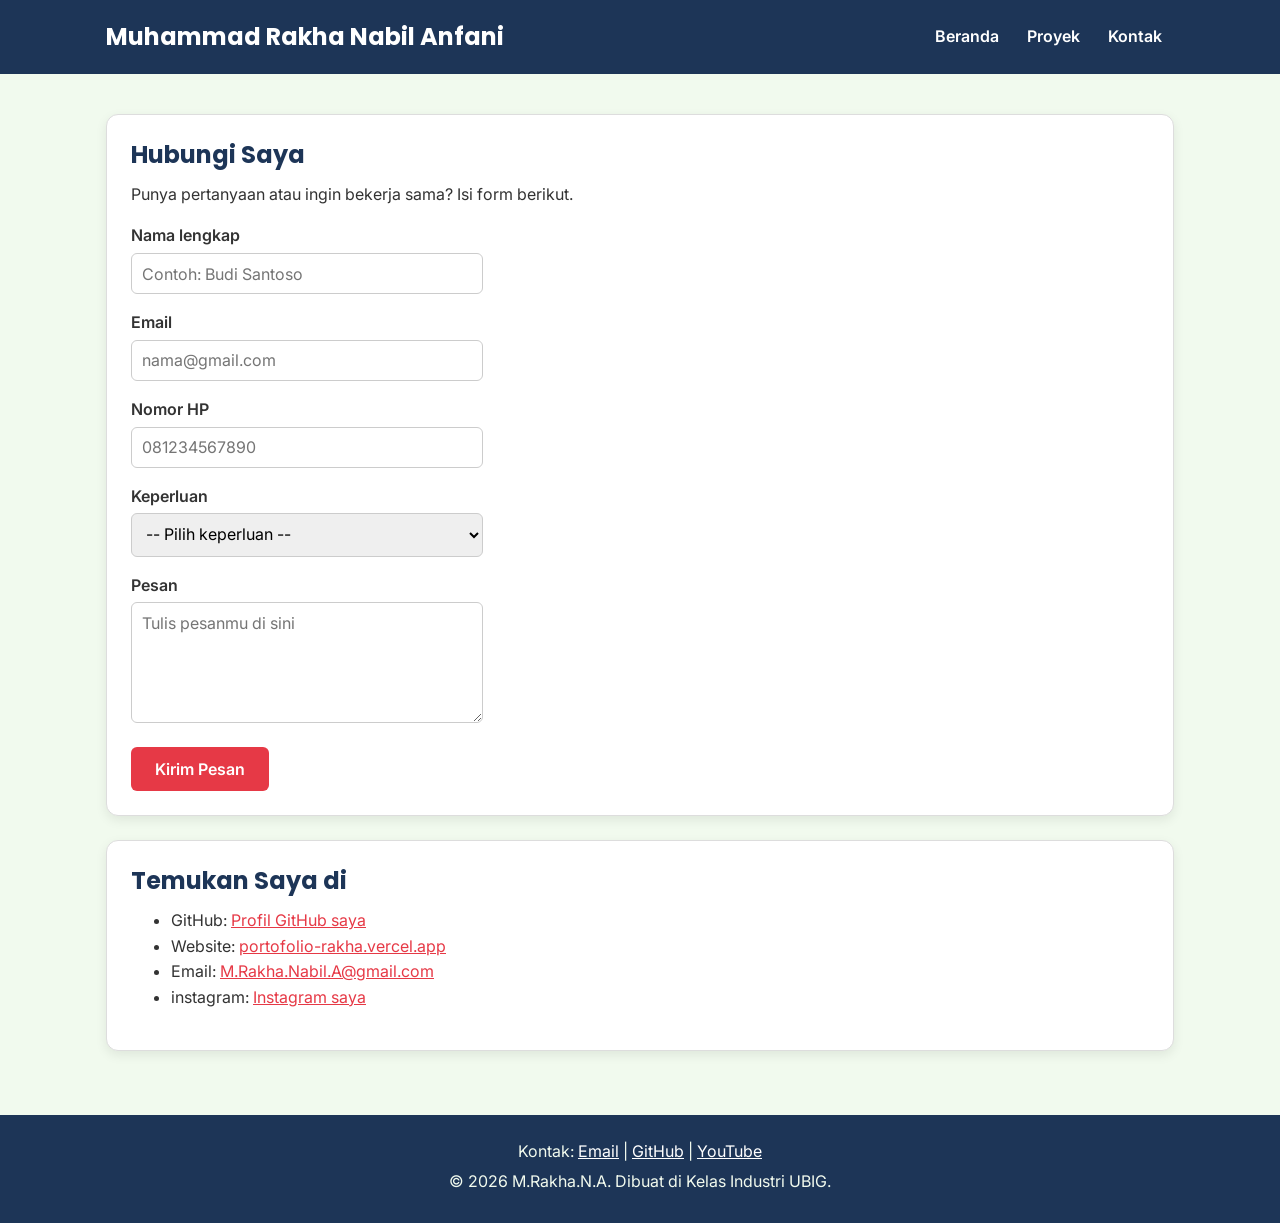
==== kontak.html @ d83f5548 "feat:tambah link instagram" ====
<!DOCTYPE html>
<html lang="id">
<head>
  <meta charset="UTF-8">
  <meta name="viewport" content="width=device-width, initial-scale=1.0">
  <title>Muhammad Rakha Nabil Anfani | Kontak</title>
  <link rel="preconnect" href="https://fonts.googleapis.com">
  <link rel="preconnect" href="https://fonts.gstatic.com" crossorigin>
  <link href="https://fonts.googleapis.com/css2?family=Inter:wght@400;600&family=Poppins:wght@600;700&display=swap" rel="stylesheet">
  <link rel="stylesheet" href="css/style.css">
</head>
<body>
  <header>
    <div class="container navbar">
      <h1>Muhammad Rakha Nabil Anfani</h1>
      <nav class="menu-laptop">
        <ul>
          <li><a href="index.html">Beranda</a></li>
          <li><a href="proyek.html">Proyek</a></li>
          <li><a href="kontak.html">Kontak</a></li>
        </ul>
      </nav>
      <!-- Tantangan: menu ponsel yang bisa dibuka-tutup -->
      <details class="menu-ponsel">
        <summary>Menu</summary>
        <nav>
          <ul>
            <li><a href="index.html">Beranda</a></li>
            <li><a href="proyek.html">Proyek</a></li>
            <li><a href="kontak.html">Kontak</a></li>
          </ul>
        </nav>
      </details>
    </div>
  </header>

  <main>
    <div class="container">
      <section class="kartu">
        <h2>Hubungi Saya</h2>
        <p>Punya pertanyaan atau ingin bekerja sama? Isi form berikut.</p>

        <form>
          <p>
            <label for="nama">Nama lengkap</label><br>
            <input type="text" id="nama" name="nama" placeholder="Contoh: Budi Santoso" required>
          </p>
          <p>
            <label for="email">Email</label><br>
            <input type="email" id="email" name="email" placeholder="nama@gmail.com" required>
          </p>
          <p>
            <label for="hp">Nomor HP</label><br>
            <input type="tel" id="hp" name="hp" placeholder="081234567890" required>
          </p>
          <p>
            <label for="keperluan">Keperluan</label><br>
            <select id="keperluan" name="keperluan" required>
              <option value="">-- Pilih keperluan --</option>
              <option value="bertanya">Bertanya</option>
              <option value="kerja-sama">Kerja sama proyek</option>
              <option value="lainnya">Lainnya</option>
            </select>
          </p>
          <p>
            <label for="pesan">Pesan</label><br>
            <textarea id="pesan" name="pesan" rows="5" cols="40" placeholder="Tulis pesanmu di sini" required></textarea>
          </p>
          <button type="submit">Kirim Pesan</button>
        </form>
      </section>
      <section class="kartu">
        <h2>Temukan Saya di</h2>
          <ul>
            <li>GitHub: <a href="https://github.com/Rakhaa01" target="_blank">Profil GitHub saya</a></li>
            <li>Website: <a href="https://portofolio-rakha-gamma.vercel.app/">portofolio-rakha.vercel.app</a></li>
            <li>Email: <a href="mailto:M.Rakha.Nabil.A@gmail.com">M.Rakha.Nabil.A@gmail.com</a></li>
            <li>instagram: <a href="https://www.instagram.com/m_rakhaa_/">Instagram saya</a></li>
           </ul>
      </section>
    </div>
  </main>

  <footer>
    <p>Kontak: <a href="mailto:M.Rakha.Nabil.A@gmail.com">Email</a> |
      <a href="https://github.com/Rakhaa01" target="_blank">GitHub</a> |
      <a href="https://www.youtube.com/@M.Rakha0" target="_blank">YouTube</a></p>
    <p>&copy; 2026 M.Rakha.N.A. Dibuat di Kelas Industri UBIG.</p>
  </footer>
</body>
</html>
---- css/style.css ----
/* Gaya portofolio Andi Pratama
   Palet: #1D3557 (utama), #E63946 (aksen), #F1FAEE (latar)
   Huruf: Poppins (judul), Inter (isi)
   Tata letak: mobile first, titik ubah 768px (tablet) dan 1024px (laptop) */

/* 1. Reset */
* {
  box-sizing: border-box;
  margin: 0;
}

img {
  max-width: 100%;
  height: auto;
}

/* 2. Dasar halaman: warna dan huruf */
body {
  font-family: "Inter", Arial, sans-serif;
  font-size: 1rem;
  line-height: 1.6;
  color: #333333;
  background-color: #F1FAEE;
}

h1, h2, h3 {
  font-family: "Poppins", Arial, sans-serif;
  color: #1D3557;
  line-height: 1.3;
}

h2 {
  margin-bottom: 0.75rem;
}

p, ul, ol {
  margin-bottom: 1rem;
}

a {
  color: #E63946;
}

/* 3. Wadah, header, dan menu */
.container {
  max-width: 1100px;
  margin: 0 auto;
  padding: 0 1rem;
}

header {
  background-color: #1D3557;
  color: #FFFFFF;
  padding: 1rem 0;
}

header h1 {
  color: #FFFFFF;
  font-size: 1.5rem;
}

.navbar {
  display: flex;
  flex-wrap: wrap;
  justify-content: space-between;
  align-items: center;
  gap: 0.5rem;
}

nav ul {
  display: flex;
  gap: 0.25rem;
  padding: 0;
  margin: 0;
  list-style: none;
}

nav a {
  display: inline-block;
  padding: 0.5rem 0.75rem;
  border-radius: 6px;
  color: #FFFFFF;
  font-weight: 600;
  text-decoration: none;
}

/* Tantangan: menu ponsel buka-tutup dengan details */
.menu-laptop {
  display: none;
}

.menu-ponsel summary {
  padding: 0.5rem 0.75rem;
  border: 1px solid #FFFFFF;
  border-radius: 6px;
  font-weight: 600;
  cursor: pointer;
}

.menu-ponsel ul {
  flex-direction: column;
  margin-top: 0.5rem;
}

/* 4. Isi utama, hero, dan kartu */
main {
  padding: 1.5rem 0;
}

.hero {
  display: flex;
  flex-direction: column;
  align-items: center;
  gap: 1.5rem;
  padding: 1rem 0 2rem;
  text-align: center;
}

.hero img {
  border: 4px solid #E63946;
  border-radius: 50%;
}

.hero h2 {
  font-size: 2rem;
}

.tombol {
  display: inline-block;
  padding: 0.75rem 1.5rem;
  border-radius: 6px;
  background-color: #E63946;
  color: #FFFFFF;
  font-weight: 600;
  text-decoration: none;
}

.kartu {
  background-color: #FFFFFF;
  padding: 1rem;
  margin-bottom: 1.5rem;
  border: 1px solid #DDDDDD;
  border-radius: 12px;
  box-shadow: 0 4px 12px rgba(0, 0, 0, 0.08);
}

.daftar-kartu {
  display: flex;
  flex-wrap: wrap;
  gap: 1.5rem;
  margin-bottom: 1.5rem;
}

.daftar-kartu .kartu {
  flex: 1 1 280px;
  margin-bottom: 0;
}

article img {
  border-radius: 8px;
  border: 1px solid #DDDDDD;
}

/* 5. Tabel */
table {
  border-collapse: collapse;
}

caption {
  font-weight: 600;
  text-align: left;
  margin-bottom: 0.5rem;
}

th, td {
  border: 1px solid #CCCCCC;
  padding: 0.5rem 0.75rem;
  text-align: left;
}

th {
  background-color: #1D3557;
  color: #FFFFFF;
}

/* 6. Form */
label {
  font-weight: 600;
}

input, select, textarea {
  width: 100%;
  max-width: 22rem;
  padding: 0.6rem;
  margin-top: 0.25rem;
  border: 1px solid #CCCCCC;
  border-radius: 6px;
  font-family: inherit;
  font-size: 1rem;
}

button {
  padding: 0.75rem 1.5rem;
  border: none;
  border-radius: 6px;
  background-color: #E63946;
  color: #FFFFFF;
  font-family: inherit;
  font-size: 1rem;
  font-weight: 600;
  cursor: pointer;
}

/* 7. Footer */
footer {
  background-color: #1D3557;
  color: #F1FAEE;
  text-align: center;
  padding: 1.5rem;
}

footer p {
  margin-bottom: 0.25rem;
}

footer a {
  color: #FFFFFF;
}

/* 8. Tablet: lebar layar 768px ke atas */
@media (min-width: 768px) {
  .menu-laptop {
    display: block;
  }

  .menu-ponsel {
    display: none;
  }

  .hero {
    flex-direction: row;
    padding: 2rem 0 3rem;
    text-align: left;
  }

  .kartu {
    padding: 1.5rem;
  }
}

/* 9. Laptop: lebar layar 1024px ke atas */
@media (min-width: 1024px) {
  main {
    padding: 2.5rem 0;
  }

  .hero {
    gap: 3rem;
  }

  .hero h2 {
    font-size: 2.75rem;
  }
}
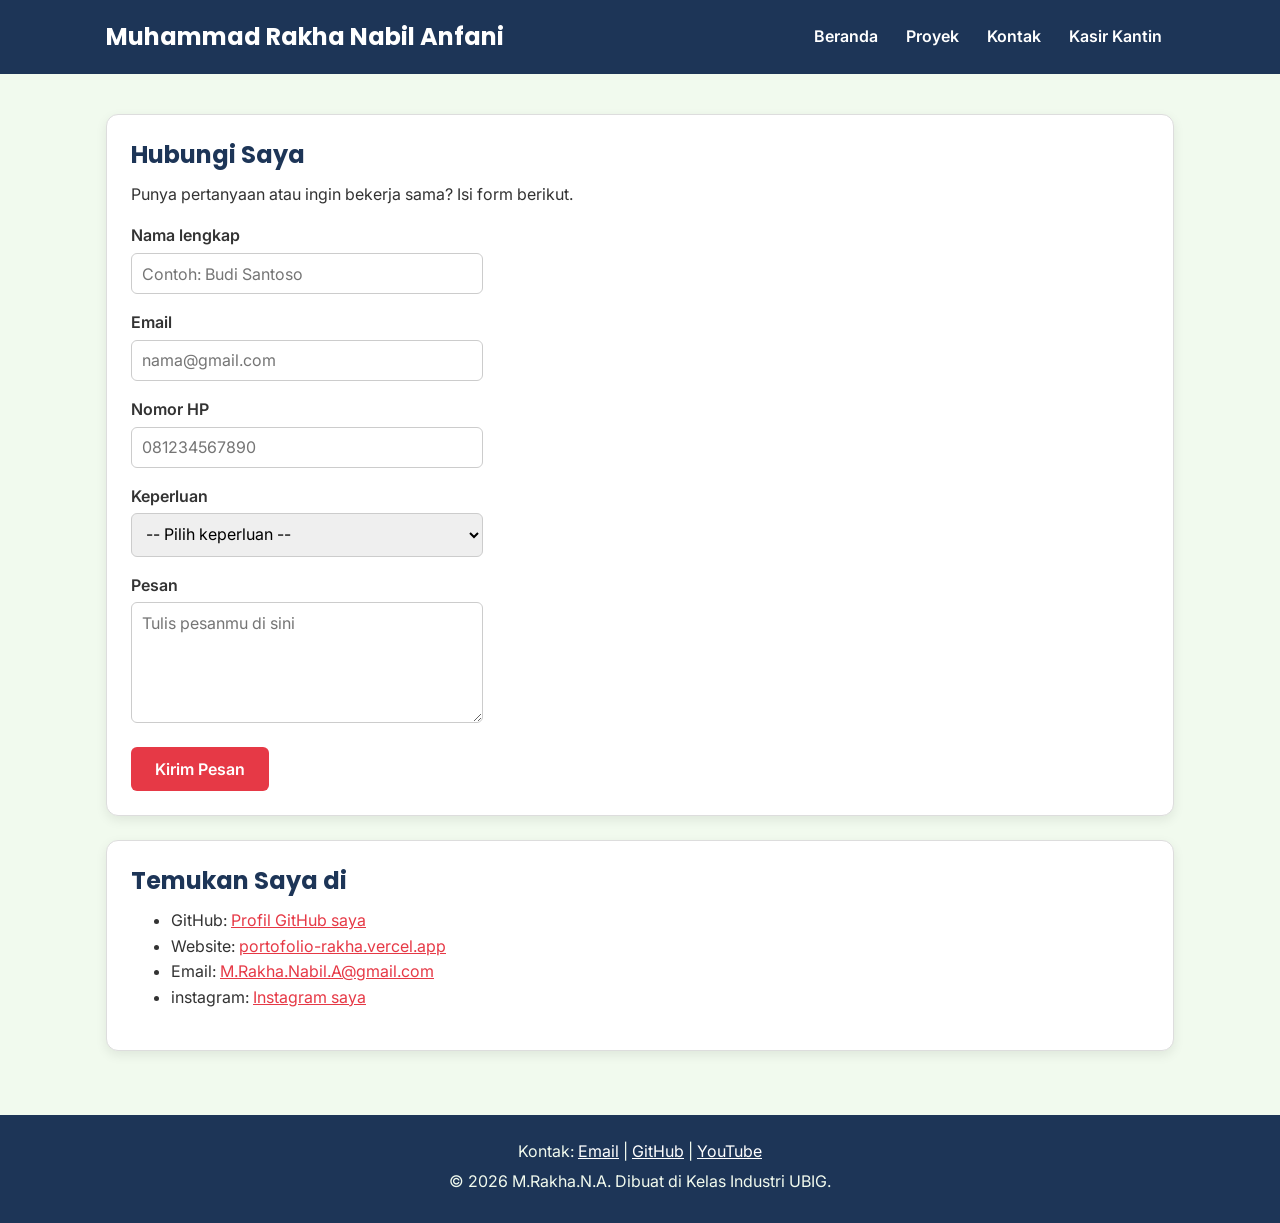
==== commit 204d2205: "feat: link ke Kasir Kantin" ====
--- a/kontak.html
+++ b/kontak.html
@@ -4,6 +4,7 @@
   <meta charset="UTF-8">
   <meta name="viewport" content="width=device-width, initial-scale=1.0">
   <title>Muhammad Rakha Nabil Anfani | Kontak</title>
+  <link rel="icon" href="img/RkhMlgKtk.png">
   <link rel="preconnect" href="https://fonts.googleapis.com">
   <link rel="preconnect" href="https://fonts.gstatic.com" crossorigin>
   <link href="https://fonts.googleapis.com/css2?family=Inter:wght@400;600&family=Poppins:wght@600;700&display=swap" rel="stylesheet">
@@ -18,6 +19,7 @@
           <li><a href="index.html">Beranda</a></li>
           <li><a href="proyek.html">Proyek</a></li>
           <li><a href="kontak.html">Kontak</a></li>
+          <li><a href="kasirKantinSMKN1Pasuruan.html">Kasir Kantin</a></li>
         </ul>
       </nav>
       <!-- Tantangan: menu ponsel yang bisa dibuka-tutup -->
@@ -28,6 +30,7 @@
             <li><a href="index.html">Beranda</a></li>
             <li><a href="proyek.html">Proyek</a></li>
             <li><a href="kontak.html">Kontak</a></li>
+            <li><a href="kasirKantinSMKN1Pasuruan.html">Kasir Kantin</a></li>
           </ul>
         </nav>
       </details>
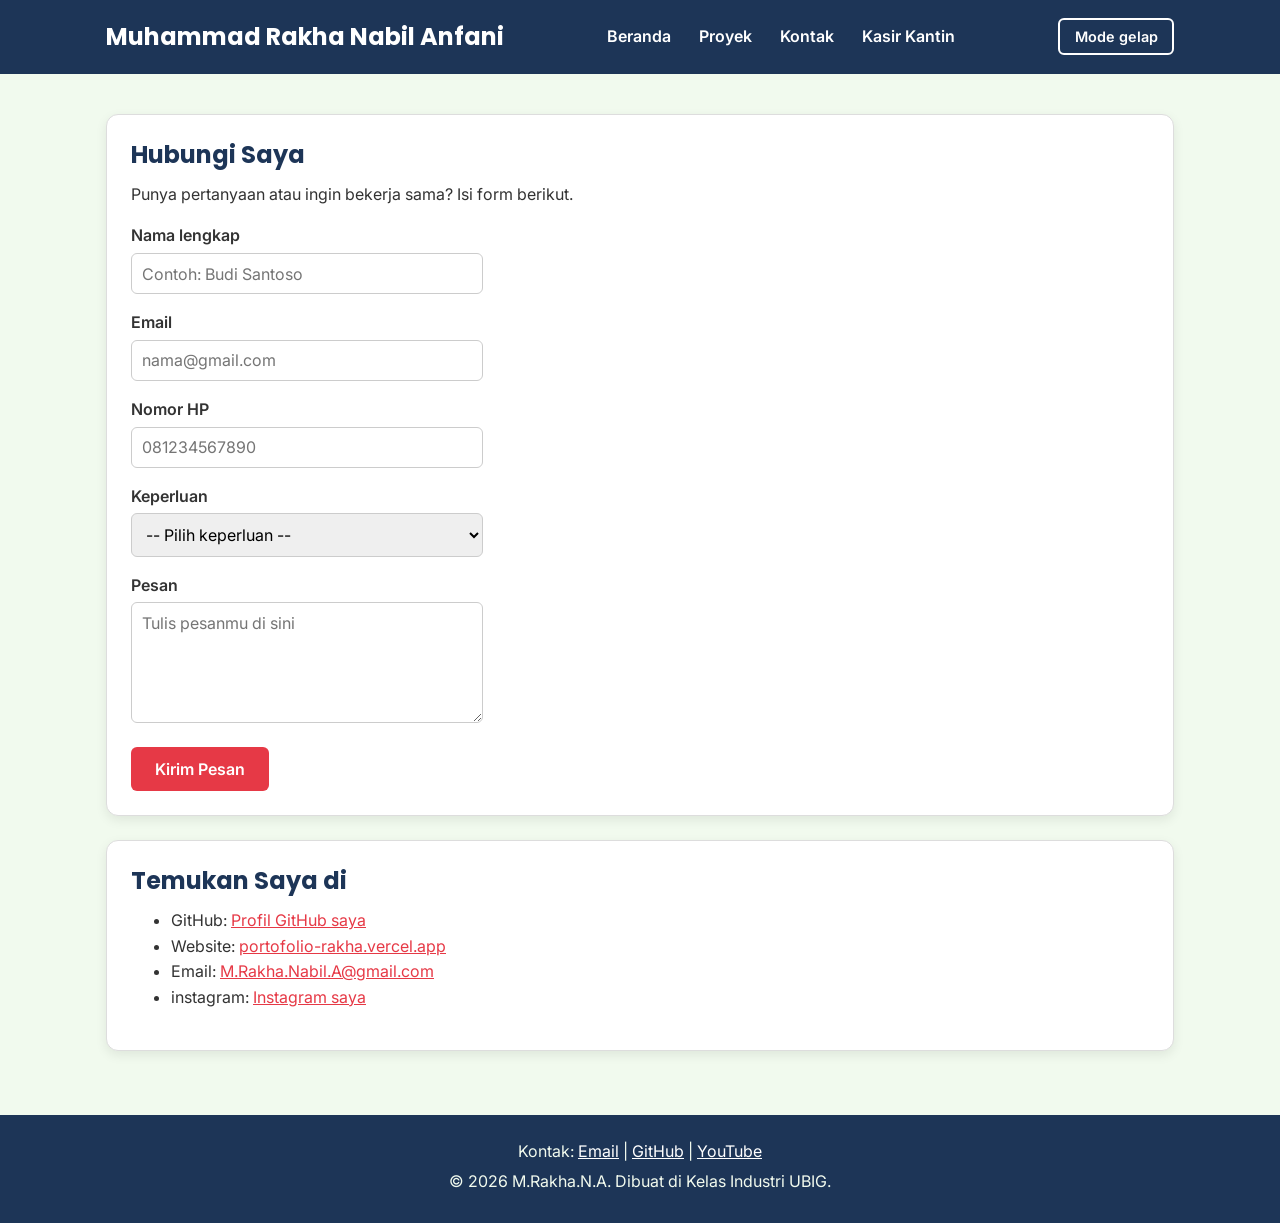
==== commit 72a12346: "feat: menambah fitur mode gelap" ====
--- a/kontak.html
+++ b/kontak.html
@@ -9,6 +9,7 @@
   <link rel="preconnect" href="https://fonts.gstatic.com" crossorigin>
   <link href="https://fonts.googleapis.com/css2?family=Inter:wght@400;600&family=Poppins:wght@600;700&display=swap" rel="stylesheet">
   <link rel="stylesheet" href="css/style.css">
+  <script src="js/main.js" defer></script>
 </head>
 <body>
   <header>
@@ -19,9 +20,10 @@
           <li><a href="index.html">Beranda</a></li>
           <li><a href="proyek.html">Proyek</a></li>
           <li><a href="kontak.html">Kontak</a></li>
-          <li><a href="kasirKantinSMKN1Pasuruan.html">Kasir Kantin</a></li>
+          <li><a href="kasir-kantin/kasirKantinSMKN1Pasuruan.html">Kasir Kantin</a></li>
         </ul>
       </nav>
+      <button type="button" id="tombol-tema" class="tombol-tema">Mode gelap</button>
       <!-- Tantangan: menu ponsel yang bisa dibuka-tutup -->
       <details class="menu-ponsel">
         <summary>Menu</summary>
@@ -30,7 +32,7 @@
             <li><a href="index.html">Beranda</a></li>
             <li><a href="proyek.html">Proyek</a></li>
             <li><a href="kontak.html">Kontak</a></li>
-            <li><a href="kasirKantinSMKN1Pasuruan.html">Kasir Kantin</a></li>
+            <li><a href="kasir-kantin/kasirKantinSMKN1Pasuruan.html">Kasir Kantin</a></li>
           </ul>
         </nav>
       </details>
--- a/css/style.css
+++ b/css/style.css
@@ -262,3 +262,33 @@
     font-size: 2.75rem;
   }
 }
+
+/* 10. Tombol tema, filter, dan label kategori */
+.tombol-tema {
+  padding: 0.5rem 0.9rem;
+  border: 2px solid #FFFFFF;
+  background-color: transparent;
+  font-size: 0.9rem;
+}
+
+:root {
+  --warna-utama: #1D3557;
+  --warna-judul: #1D3557;
+  --warna-aksen: #E63946;
+  --warna-tautan: #E63946;
+  --warna-latar: #F1FAEE;
+  --warna-teks: #333333;
+  --warna-kartu: #FFFFFF;
+  --warna-garis: #DDDDDD;
+}
+
+/* 11. Tema gelap */
+body.gelap {
+  --warna-utama :#0B1526;
+  --warna-judul: #A8DADC;
+  --warna-tautan: #FF8A8A;
+  --warna-latar: #121A24;
+  --warna-teks: #E3E8EE;
+  --warna-kartu: #1C2836;
+  --warna-garis: #34465A;
+}
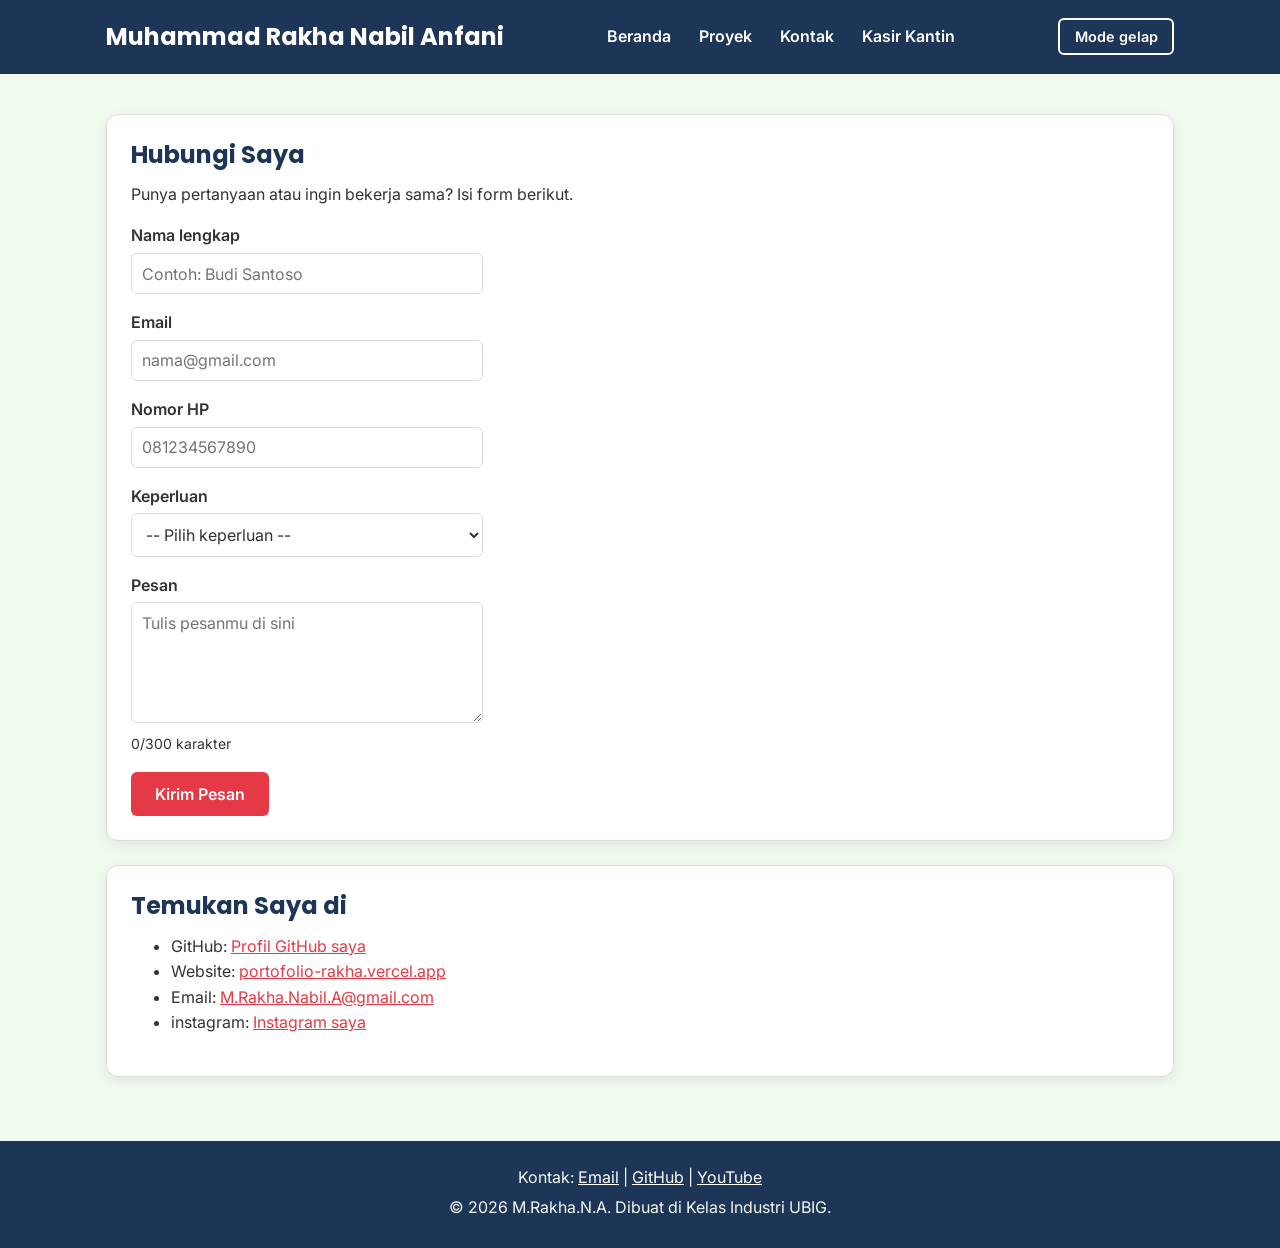
==== commit 3ca222cc: "feat: tambah kartu keahlian dinamis,mode gelap,dan filter proyek" ====
--- a/kontak.html
+++ b/kontak.html
@@ -69,7 +69,8 @@
           </p>
           <p>
             <label for="pesan">Pesan</label><br>
-            <textarea id="pesan" name="pesan" rows="5" cols="40" placeholder="Tulis pesanmu di sini" required></textarea>
+            <textarea id="pesan" name="pesan" rows="5" cols="40" maxlength="300" placeholder="Tulis pesanmu di sini" required></textarea><br>
+            <span id="hitung-karakter" class="keterangan">0/300 karakter</span>
           </p>
           <button type="submit">Kirim Pesan</button>
         </form>
--- a/css/style.css
+++ b/css/style.css
@@ -15,262 +15,6 @@
 }
 
 /* 2. Dasar halaman: warna dan huruf */
-body {
-  font-family: "Inter", Arial, sans-serif;
-  font-size: 1rem;
-  line-height: 1.6;
-  color: #333333;
-  background-color: #F1FAEE;
-}
-
-h1, h2, h3 {
-  font-family: "Poppins", Arial, sans-serif;
-  color: #1D3557;
-  line-height: 1.3;
-}
-
-h2 {
-  margin-bottom: 0.75rem;
-}
-
-p, ul, ol {
-  margin-bottom: 1rem;
-}
-
-a {
-  color: #E63946;
-}
-
-/* 3. Wadah, header, dan menu */
-.container {
-  max-width: 1100px;
-  margin: 0 auto;
-  padding: 0 1rem;
-}
-
-header {
-  background-color: #1D3557;
-  color: #FFFFFF;
-  padding: 1rem 0;
-}
-
-header h1 {
-  color: #FFFFFF;
-  font-size: 1.5rem;
-}
-
-.navbar {
-  display: flex;
-  flex-wrap: wrap;
-  justify-content: space-between;
-  align-items: center;
-  gap: 0.5rem;
-}
-
-nav ul {
-  display: flex;
-  gap: 0.25rem;
-  padding: 0;
-  margin: 0;
-  list-style: none;
-}
-
-nav a {
-  display: inline-block;
-  padding: 0.5rem 0.75rem;
-  border-radius: 6px;
-  color: #FFFFFF;
-  font-weight: 600;
-  text-decoration: none;
-}
-
-/* Tantangan: menu ponsel buka-tutup dengan details */
-.menu-laptop {
-  display: none;
-}
-
-.menu-ponsel summary {
-  padding: 0.5rem 0.75rem;
-  border: 1px solid #FFFFFF;
-  border-radius: 6px;
-  font-weight: 600;
-  cursor: pointer;
-}
-
-.menu-ponsel ul {
-  flex-direction: column;
-  margin-top: 0.5rem;
-}
-
-/* 4. Isi utama, hero, dan kartu */
-main {
-  padding: 1.5rem 0;
-}
-
-.hero {
-  display: flex;
-  flex-direction: column;
-  align-items: center;
-  gap: 1.5rem;
-  padding: 1rem 0 2rem;
-  text-align: center;
-}
-
-.hero img {
-  border: 4px solid #E63946;
-  border-radius: 50%;
-}
-
-.hero h2 {
-  font-size: 2rem;
-}
-
-.tombol {
-  display: inline-block;
-  padding: 0.75rem 1.5rem;
-  border-radius: 6px;
-  background-color: #E63946;
-  color: #FFFFFF;
-  font-weight: 600;
-  text-decoration: none;
-}
-
-.kartu {
-  background-color: #FFFFFF;
-  padding: 1rem;
-  margin-bottom: 1.5rem;
-  border: 1px solid #DDDDDD;
-  border-radius: 12px;
-  box-shadow: 0 4px 12px rgba(0, 0, 0, 0.08);
-}
-
-.daftar-kartu {
-  display: flex;
-  flex-wrap: wrap;
-  gap: 1.5rem;
-  margin-bottom: 1.5rem;
-}
-
-.daftar-kartu .kartu {
-  flex: 1 1 280px;
-  margin-bottom: 0;
-}
-
-article img {
-  border-radius: 8px;
-  border: 1px solid #DDDDDD;
-}
-
-/* 5. Tabel */
-table {
-  border-collapse: collapse;
-}
-
-caption {
-  font-weight: 600;
-  text-align: left;
-  margin-bottom: 0.5rem;
-}
-
-th, td {
-  border: 1px solid #CCCCCC;
-  padding: 0.5rem 0.75rem;
-  text-align: left;
-}
-
-th {
-  background-color: #1D3557;
-  color: #FFFFFF;
-}
-
-/* 6. Form */
-label {
-  font-weight: 600;
-}
-
-input, select, textarea {
-  width: 100%;
-  max-width: 22rem;
-  padding: 0.6rem;
-  margin-top: 0.25rem;
-  border: 1px solid #CCCCCC;
-  border-radius: 6px;
-  font-family: inherit;
-  font-size: 1rem;
-}
-
-button {
-  padding: 0.75rem 1.5rem;
-  border: none;
-  border-radius: 6px;
-  background-color: #E63946;
-  color: #FFFFFF;
-  font-family: inherit;
-  font-size: 1rem;
-  font-weight: 600;
-  cursor: pointer;
-}
-
-/* 7. Footer */
-footer {
-  background-color: #1D3557;
-  color: #F1FAEE;
-  text-align: center;
-  padding: 1.5rem;
-}
-
-footer p {
-  margin-bottom: 0.25rem;
-}
-
-footer a {
-  color: #FFFFFF;
-}
-
-/* 8. Tablet: lebar layar 768px ke atas */
-@media (min-width: 768px) {
-  .menu-laptop {
-    display: block;
-  }
-
-  .menu-ponsel {
-    display: none;
-  }
-
-  .hero {
-    flex-direction: row;
-    padding: 2rem 0 3rem;
-    text-align: left;
-  }
-
-  .kartu {
-    padding: 1.5rem;
-  }
-}
-
-/* 9. Laptop: lebar layar 1024px ke atas */
-@media (min-width: 1024px) {
-  main {
-    padding: 2.5rem 0;
-  }
-
-  .hero {
-    gap: 3rem;
-  }
-
-  .hero h2 {
-    font-size: 2.75rem;
-  }
-}
-
-/* 10. Tombol tema, filter, dan label kategori */
-.tombol-tema {
-  padding: 0.5rem 0.9rem;
-  border: 2px solid #FFFFFF;
-  background-color: transparent;
-  font-size: 0.9rem;
-}
-
 :root {
   --warna-utama: #1D3557;
   --warna-judul: #1D3557;
@@ -282,7 +26,294 @@
   --warna-garis: #DDDDDD;
 }
 
-/* 11. Tema gelap */
+body {
+  font-family: "Inter", Arial, sans-serif;
+  font-size: 1rem;
+  line-height: 1.6;
+  color: var(--warna-teks);
+  background-color: var(--warna-latar);
+}
+
+h1, h2, h3 {
+  font-family: "Poppins", Arial, sans-serif;
+  color: var(--warna-judul);
+  line-height: 1.3;
+}
+
+h2 {
+  margin-bottom: 0.75rem;
+}
+
+p, ul, ol {
+  margin-bottom: 1rem;
+}
+
+a {
+  color: var(--warna-tautan);
+}
+
+/* 3. Wadah, header, dan menu */
+.container {
+  max-width: 1100px;
+  margin: 0 auto;
+  padding: 0 1rem;
+}
+
+header {
+  background-color: var(--warna-utama);
+  color: #FFFFFF;
+  padding: 1rem 0;
+}
+
+header h1 {
+  color: #FFFFFF;
+  font-size: 1.5rem;
+}
+
+.navbar {
+  display: flex;
+  flex-wrap: wrap;
+  justify-content: space-between;
+  align-items: center;
+  gap: 0.5rem;
+}
+
+nav ul {
+  display: flex;
+  gap: 0.25rem;
+  padding: 0;
+  margin: 0;
+  list-style: none;
+}
+
+nav a {
+  display: inline-block;
+  padding: 0.5rem 0.75rem;
+  border-radius: 6px;
+  color: #FFFFFF;
+  font-weight: 600;
+  text-decoration: none;
+}
+
+/* Tantangan: menu ponsel buka-tutup dengan details */
+.menu-laptop {
+  display: none;
+}
+
+.menu-ponsel summary {
+  padding: 0.5rem 0.75rem;
+  border: 1px solid #FFFFFF;
+  border-radius: 6px;
+  font-weight: 600;
+  cursor: pointer;
+}
+
+.menu-ponsel ul {
+  flex-direction: column;
+  margin-top: 0.5rem;
+}
+
+/* 4. Isi utama, hero, dan kartu */
+main {
+  padding: 1.5rem 0;
+}
+
+.hero {
+  display: flex;
+  flex-direction: column;
+  align-items: center;
+  gap: 1.5rem;
+  padding: 1rem 0 2rem;
+  text-align: center;
+}
+
+.hero img {
+  border: 4px solid var(--warna-aksen);
+  border-radius: 50%;
+}
+
+.hero h2 {
+  font-size: 2rem;
+}
+
+.tombol {
+  display: inline-block;
+  padding: 0.75rem 1.5rem;
+  border-radius: 6px;
+  background-color: var(--warna-aksen);
+  color: #FFFFFF;
+  font-weight: 600;
+  text-decoration: none;
+}
+
+.kartu {
+  background-color: var(--warna-kartu);
+  padding: 1rem;
+  margin-bottom: 1.5rem;
+  border: 1px solid var(--warna-garis);
+  border-radius: 12px;
+  box-shadow: 0 4px 12px rgba(0, 0, 0, 0.08);
+}
+
+.daftar-kartu {
+  display: flex;
+  flex-wrap: wrap;
+  gap: 1.5rem;
+  margin-bottom: 1.5rem;
+}
+
+.daftar-kartu .kartu {
+  flex: 1 1 280px;
+  margin-bottom: 0;
+}
+
+article img {
+  border-radius: 8px;
+  border: 1px solid var(--warna-garis);
+}
+
+/* 5. Tabel */
+table {
+  border-collapse: collapse;
+}
+
+caption {
+  font-weight: 600;
+  text-align: left;
+  margin-bottom: 0.5rem;
+}
+
+th, td {
+  border: 1px solid var(--warna-garis);
+  padding: 0.5rem 0.75rem;
+  text-align: left;
+}
+
+th {
+  background-color: var(--warna-utama);
+  color: #FFFFFF;
+}
+
+/* 6. Form */
+label {
+  font-weight: 600;
+}
+
+input, select, textarea {
+  width: 100%;
+  max-width: 22rem;
+  padding: 0.6rem;
+  margin-top: 0.25rem;
+  border: 1px solid var(--warna-garis);
+  border-radius: 6px;
+  font-family: inherit;
+  font-size: 1rem;
+  background-color: var(--warna-kartu);
+  color: var(--warna-teks);
+}
+
+button {
+  padding: 0.75rem 1.5rem;
+  border: none;
+  border-radius: 6px;
+  background-color: var(--warna-aksen);
+  color: #FFFFFF;
+  font-family: inherit;
+  font-size: 1rem;
+  font-weight: 600;
+  cursor: pointer;
+}
+
+.keterangan {
+  font-size: 0.875rem;
+}
+
+/* 7. Footer */
+footer {
+  background-color: var(--warna-utama);
+  color: #F1FAEE;
+  text-align: center;
+  padding: 1.5rem;
+}
+
+footer p {
+  margin-bottom: 0.25rem;
+}
+
+footer a {
+  color: #FFFFFF;
+}
+
+/* 8. Tablet: lebar layar 768px ke atas */
+@media (min-width: 768px) {
+  .menu-laptop {
+    display: block;
+  }
+
+  .menu-ponsel {
+    display: none;
+  }
+
+  .hero {
+    flex-direction: row;
+    padding: 2rem 0 3rem;
+    text-align: left;
+  }
+
+  .kartu {
+    padding: 1.5rem;
+  }
+}
+
+/* 9. Laptop: lebar layar 1024px ke atas */
+@media (min-width: 1024px) {
+  main {
+    padding: 2.5rem 0;
+  }
+
+  .hero {
+    gap: 3rem;
+  }
+
+  .hero h2 {
+    font-size: 2.75rem;
+  }
+}
+
+/* 10. Tombol tema, filter, dan label kategori */
+.tombol-tema {
+  padding: 0.5rem 0.9rem;
+  border: 2px solid #FFFFFF;
+  background-color: transparent;
+  font-size: 0.9rem;
+}
+
+.filter {
+  display: flex;
+  flex-wrap: wrap;
+  gap: 0.5rem;
+  margin-bottom: 1rem;
+}
+
+.tombol-filter {
+  padding: 0.5rem 1rem;
+  border: 2px solid var(--warna-garis);
+  background-color: var(--warna-kartu);
+  color: var(--warna-judul);
+}
+
+.label {
+  display: inline-block;
+  padding: 0.1rem 0.6rem;
+  margin-bottom: 0.5rem;
+  border-radius: 999px;
+  background-color: var(--warna-latar);
+  color: var(--warna-judul);
+  font-size: 0.85rem;
+  font-weight: 600;
+}
+
+/* 11. Tema gelap: isi variabelcdiganti saat body memiliki class gelap */
 body.gelap {
   --warna-utama :#0B1526;
   --warna-judul: #A8DADC;
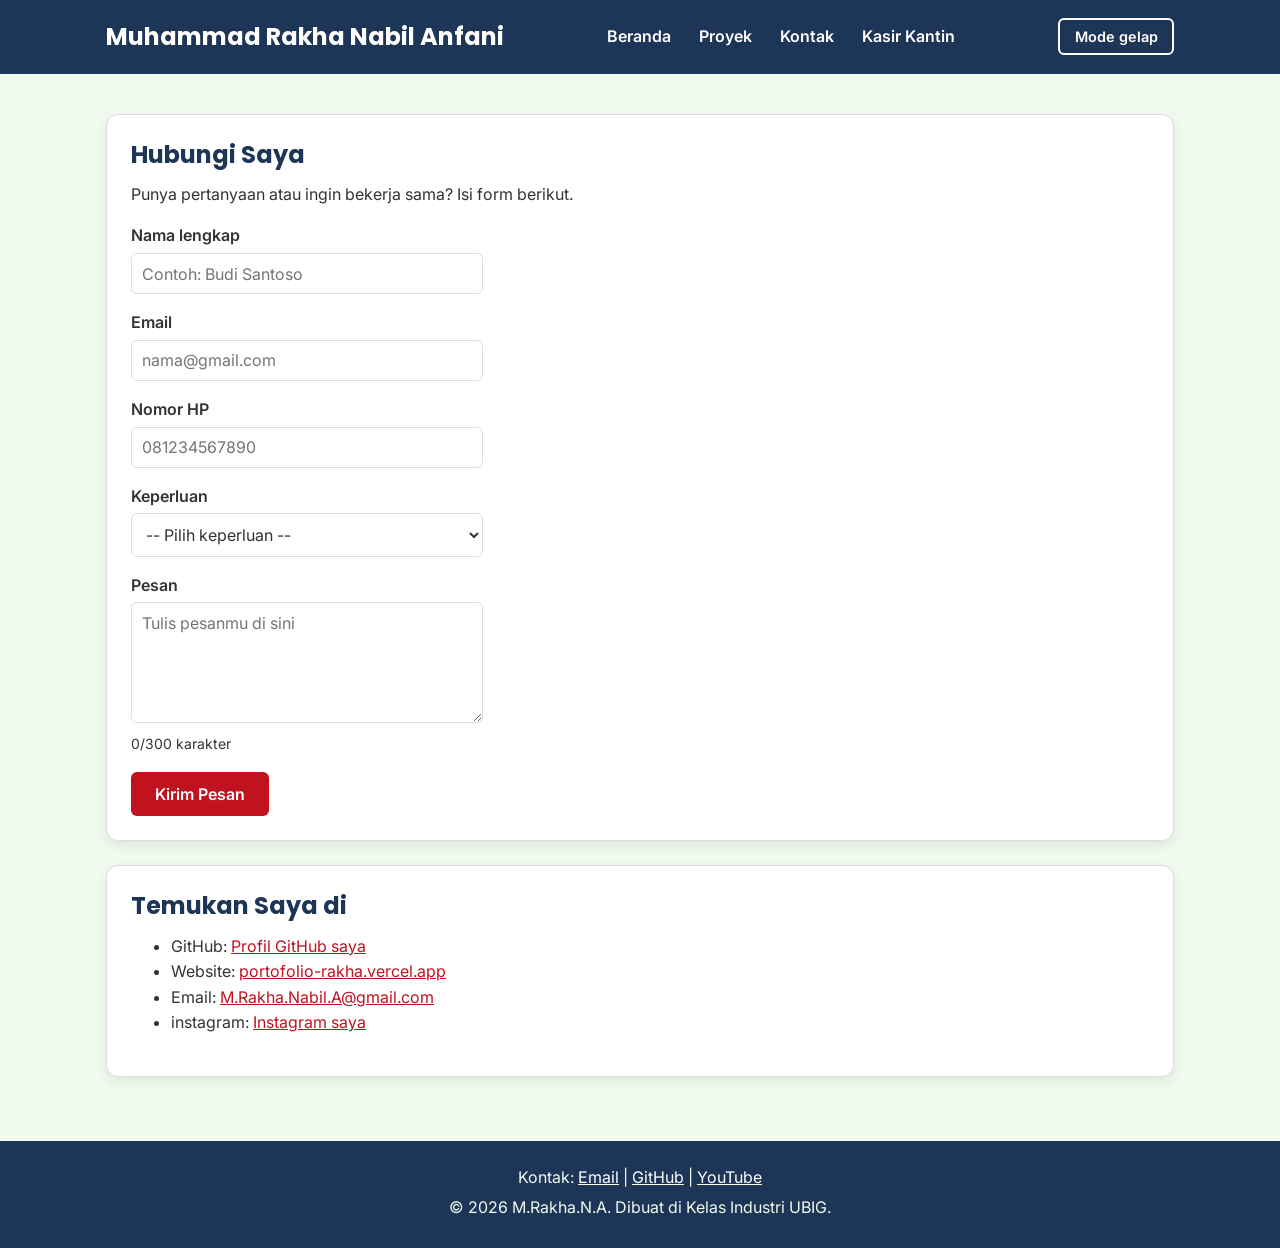
==== commit 4e9572da: "fix: perbaiki kontras, meta description, dan ukuran gambar" ====
--- a/kontak.html
+++ b/kontak.html
@@ -3,6 +3,7 @@
 <head>
   <meta charset="UTF-8">
   <meta name="viewport" content="width=device-width, initial-scale=1.0">
+  <meta name="description" content="Hubungi Muhammad Rakha Nabil Anfani melalui form kontsk, email, atau GitHub.">
   <title>Muhammad Rakha Nabil Anfani | Kontak</title>
   <link rel="icon" href="img/RkhMlgKtk.png">
   <link rel="preconnect" href="https://fonts.googleapis.com">
--- a/css/style.css
+++ b/css/style.css
@@ -18,8 +18,8 @@
 :root {
   --warna-utama: #1D3557;
   --warna-judul: #1D3557;
-  --warna-aksen: #E63946;
-  --warna-tautan: #E63946;
+  --warna-aksen: #C1121F;
+  --warna-tautan: #C1121F;
   --warna-latar: #F1FAEE;
   --warna-teks: #333333;
   --warna-kartu: #FFFFFF;
@@ -134,16 +134,6 @@
 
 .hero h2 {
   font-size: 2rem;
-}
-
-.tombol {
-  display: inline-block;
-  padding: 0.75rem 1.5rem;
-  border-radius: 6px;
-  background-color: var(--warna-aksen);
-  color: #FFFFFF;
-  font-weight: 600;
-  text-decoration: none;
 }
 
 .kartu {
@@ -302,6 +292,12 @@
   color: var(--warna-judul);
 }
 
+.tombol-filter.aktif {
+  border-color: var(--warna-utama);
+  background-color: var(--warna-utama);
+  color: #FFFFFF;
+}
+
 .label {
   display: inline-block;
   padding: 0.1rem 0.6rem;
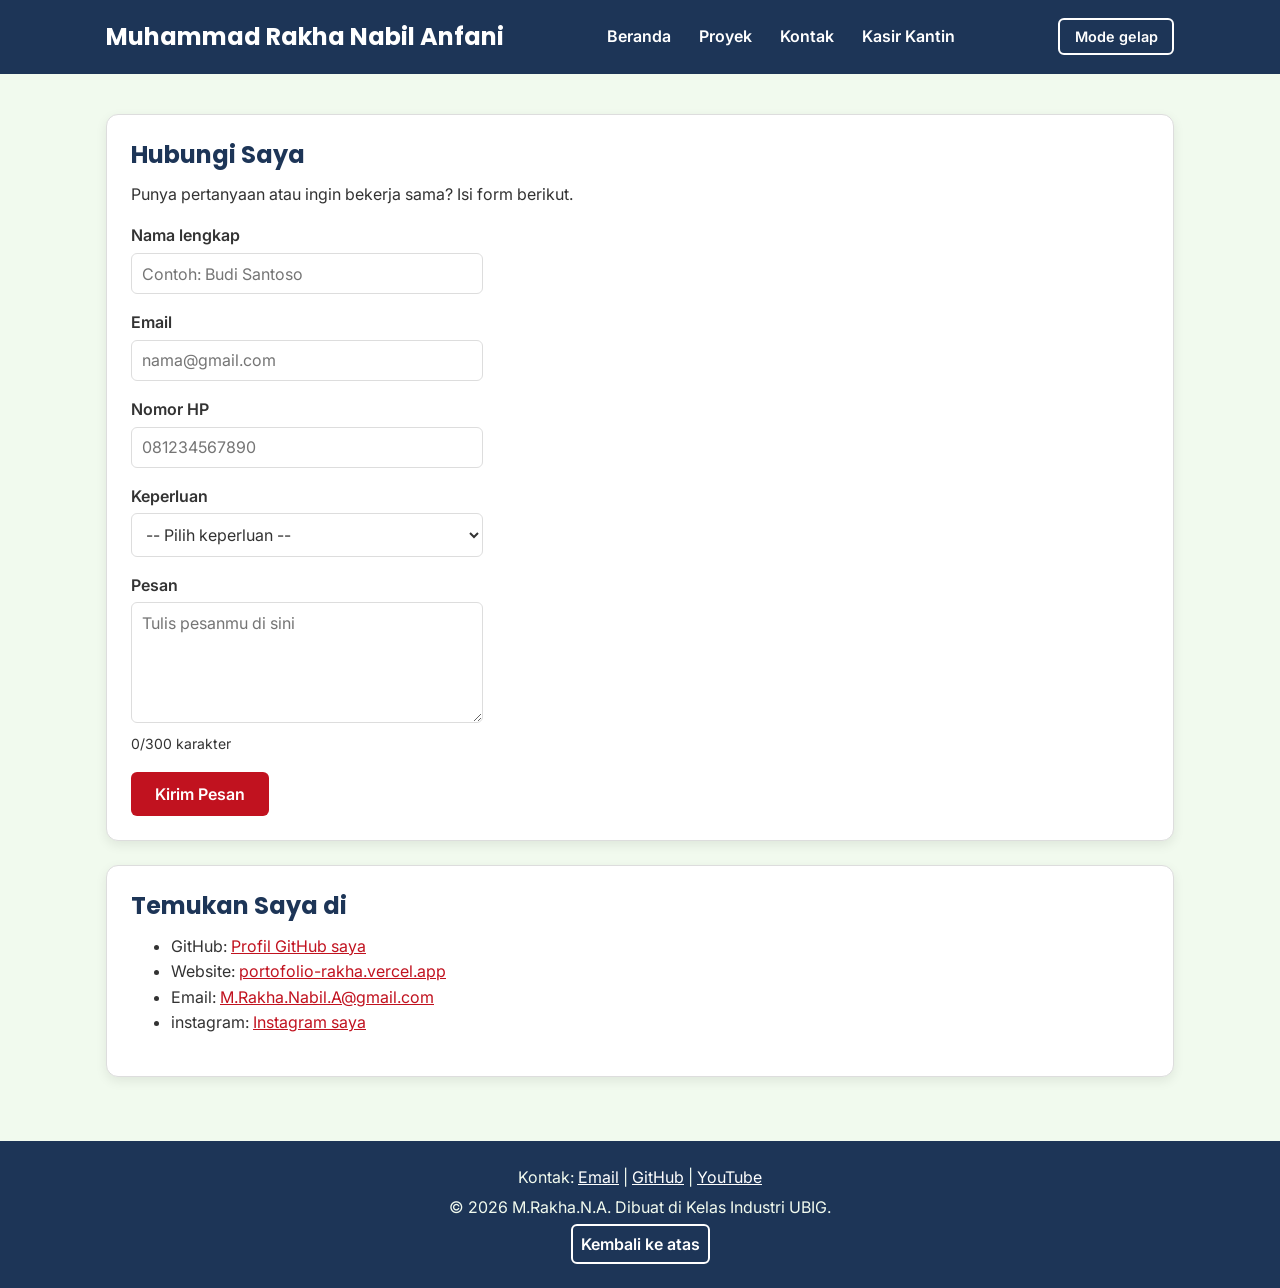
==== commit 463306ff: "feat: gambar tampilan nilai Lighthouse beranda portofolio V2 di README" ====
--- a/kontak.html
+++ b/kontak.html
@@ -93,6 +93,7 @@
       <a href="https://github.com/Rakhaa01" target="_blank">GitHub</a> |
       <a href="https://www.youtube.com/@M.Rakha0" target="_blank">YouTube</a></p>
     <p>&copy; 2026 M.Rakha.N.A. Dibuat di Kelas Industri UBIG.</p>
+    <button type="button" id="tombol-atas" class="tombol-atas">Kembali ke atas</button>
   </footer>
 </body>
 </html>
--- a/css/style.css
+++ b/css/style.css
@@ -155,6 +155,10 @@
 .daftar-kartu .kartu {
   flex: 1 1 280px;
   margin-bottom: 0;
+}
+
+#daftar-proyek {
+  min-height: 30rem;
 }
 
 article img {
@@ -318,4 +322,11 @@
   --warna-teks: #E3E8EE;
   --warna-kartu: #1C2836;
   --warna-garis: #34465A;
+}
+
+/* 12. Tombol kembali ke atas halaman */
+.tombol-atas {
+  background-color: transparent;
+  border: 2px solid white;
+  padding: 0.5rem;
 }
